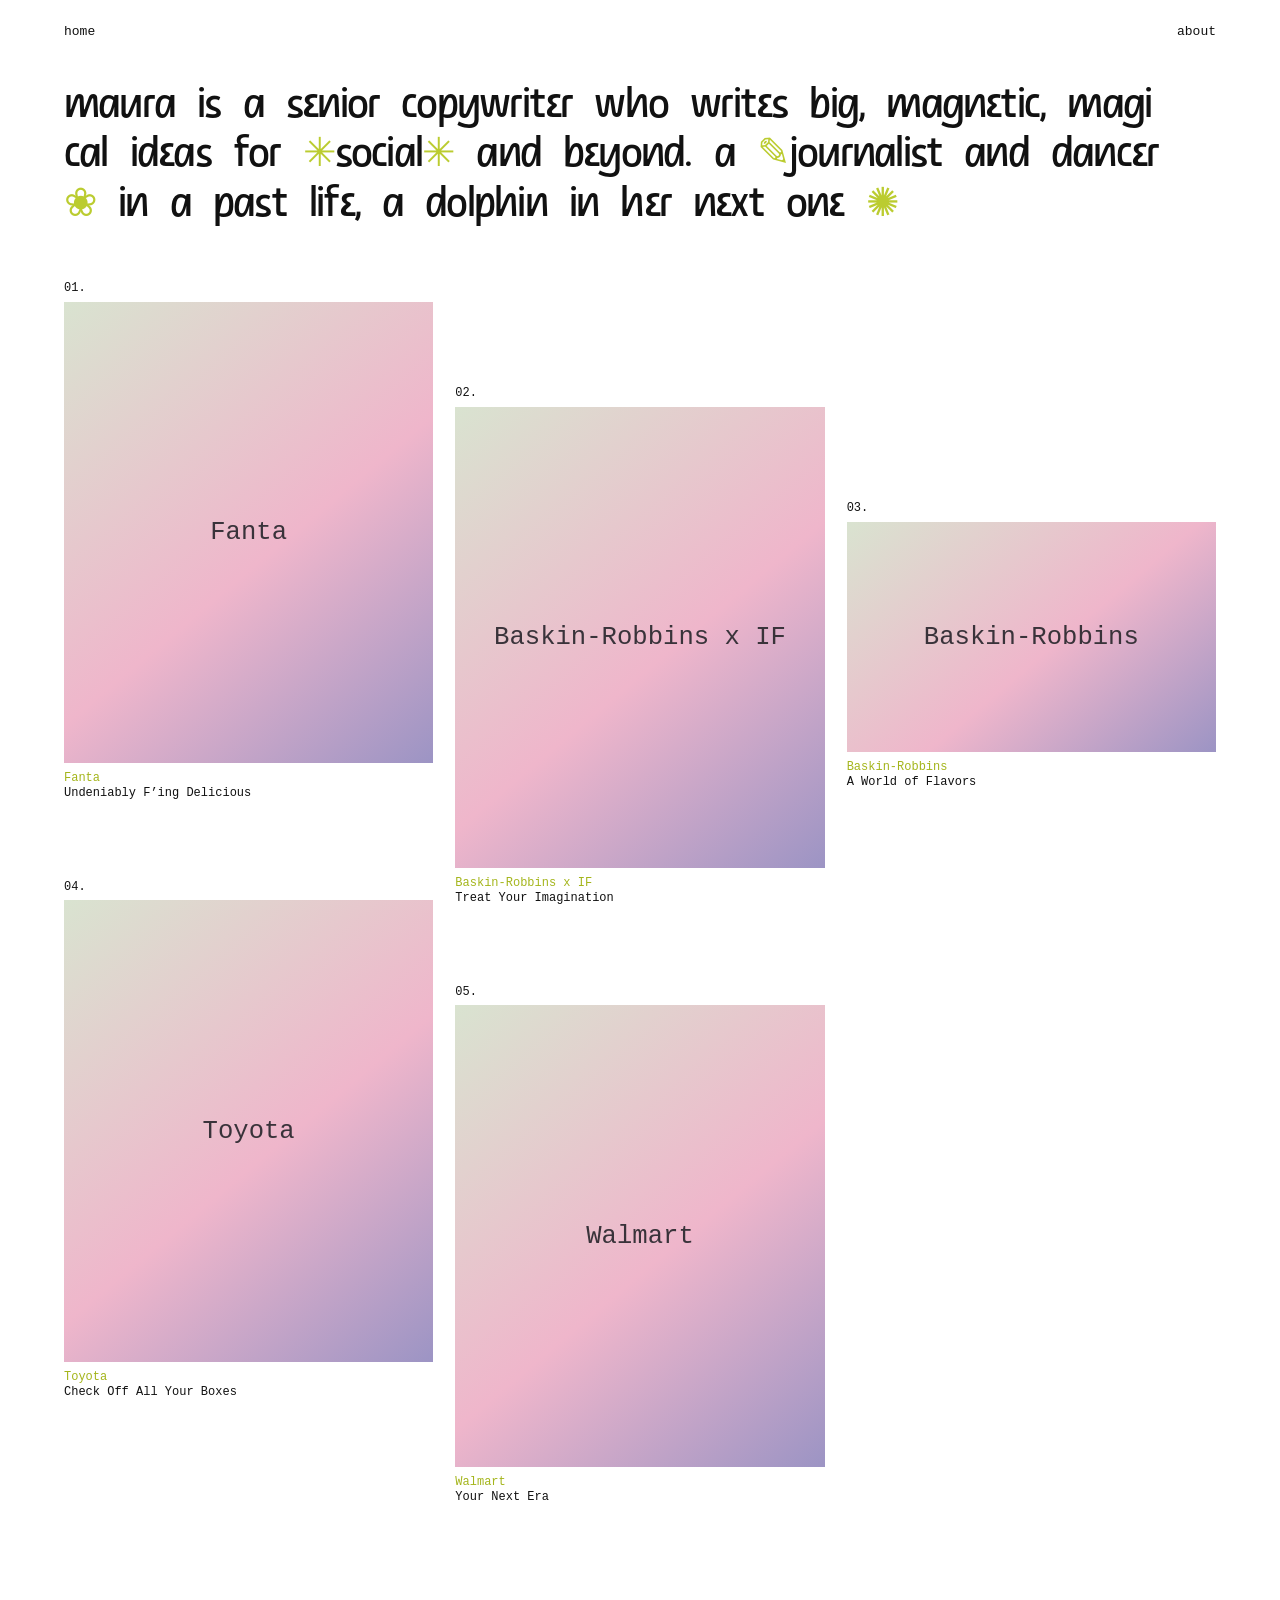
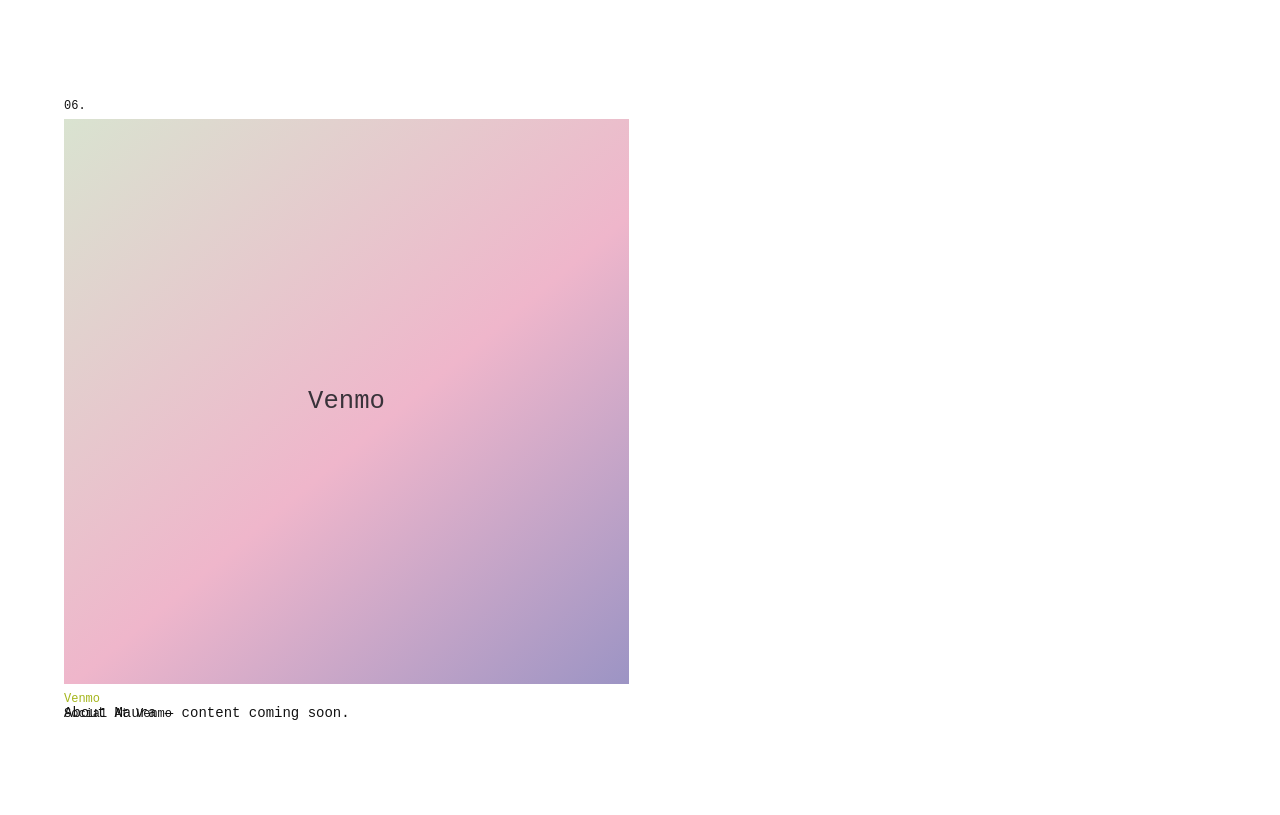
==== index.html @ 63e3d2f4 "first push" ====
<!doctype html>

<html>
  <head>
    <meta charset="utf-8" />
    <meta http-equiv="X-UA-Compatible" content="IE=edge" />
    <title></title>
    <meta name="description" content="" />
    <meta name="viewport" content="width=device-width, initial-scale=1" />
    <link rel="stylesheet" href="css/styles.css" />
    <style>
      @font-face {
        font-family: "WeBenang";
        src: url("./WeBenangSans-Regular.otf") format("opentype");
        font-weight: 400;
        font-style: normal;
      }

      @font-face {
        font-family: "WeBenangScript";
        src: url("./WeBenangScript-Regular.otf") format("opentype");
        font-weight: 400;
        font-style: normal;
      }

      body {
        margin: 0;
      }

      #demo {
        font-family: "WeBenang", sans-serif;
        font-size: 52.837px;
        font-style: normal;
        font-weight: 400;
        line-height: 123%;
        width: 1252px;

        position: absolute;
        left: 50%;
        transform: translateX(-50%);
      }

      .letter {
        display: inline-block;
        font-family: "WeBenang", sans-serif;
      }

      .letter.active {
        font-family: "WeBenangScript", cursive;
      }

      .space {
        display: inline-block;
        width: 0.28em;
      }

      .cursor {
        display: inline-block;
        margin-left: 2px;

        /* CHANGE THIS to whatever constant color you want */
        color: #0058dd;

        animation: blink 0.8s steps(1) infinite;
      }

      @keyframes blink {
        0%,
        50% {
          opacity: 1;
        }

        51%,
        100% {
          opacity: 0;
        }
      }

      @keyframes blink {
        0%,
        50% {
          opacity: 1;
        }

        51%,
        100% {
          opacity: 0;
        }
      }

      @keyframes cursorColors {
        0% {
          color: #e8ed1a;
        }

        16% {
          color: #f43f25;
        }

        32% {
          color: #c7dd38;
        }

        48% {
          color: #0058dd;
        }

        64% {
          color: #32b7ff;
        }

        80% {
          color: #ff87f4;
        }

        100% {
          /* color: #E8ED1A; */
        }
      }
    </style>
  </head>
  <body data-page="home">
    <header class="site-header">
      <a href="index.html">home</a><a href="#about">about</a>
    </header>
    <main>
      <section class="intro">
        <h1 class="interactive-text">
          maura is a senior copywriter who writes big, magnetic, magical ideas
          for <span class="accent">✳</span>social<span class="accent">✳</span>
          and beyond. a <span class="accent">✎</span>journalist and <u>dancer</u
          ><span class="accent">❀</span> in a past life, a dolphin in her next
          one <span class="accent">✺</span>
        </h1>
      </section>
      <section
        id="projects"
        class="project-grid"
        aria-label="Selected work"
      ></section>
      <section id="about" class="about">
        <p>About Maura — content coming soon.</p>
      </section>
    </main>
    <script src="js/data.js"></script>
    <script src="js/site.js"></script>
  </body>
</html>
---- css/styles.css ----
*{box-sizing:border-box}html{scroll-behavior:smooth}body{margin:0;background:#fff;color:#111;font-family:'Courier New',Courier,monospace}a{color:inherit}.site-header{display:flex;justify-content:space-between;padding:24px clamp(22px,5vw,72px);font-size:13px}.site-header a{text-decoration:none}.intro{padding:18px clamp(22px,5vw,72px) 52px}.intro h1{font-size:clamp(25px,3.1vw,46px);font-weight:400;line-height:1.17;letter-spacing:-.045em;max-width:1100px;margin:0}.accent{color:#bbcc30}.letter{display:inline-block;transition:color .12s}.project-grid{padding:0 clamp(22px,5vw,72px) 110px;display:grid;grid-template-columns:repeat(12,minmax(0,1fr));column-gap:22px;row-gap:80px}.project-card{grid-column:span 4;text-decoration:none;min-width:0}.project-card:nth-child(3n + 2){transform:translateY(105px)}.project-card:nth-child(3n){transform:translateY(220px)}.project-card.large{grid-column:span 6}.project-card figure{margin:0}.cover{width:100%;aspect-ratio:4/5;object-fit:cover;display:block}.cover.landscape{aspect-ratio:1.6}.cover.large{aspect-ratio:1}.placeholder{background:linear-gradient(140deg,#d9e3d0,#efb6cb 55%,#9c94c4);display:grid;place-items:center;color:#39333a;font-size:clamp(15px,2vw,28px);text-align:center;padding:20px}.project-number,.card-caption{font-size:12px;line-height:1.2}.project-number{margin-bottom:6px}.card-caption{margin-top:8px}.card-caption .brand{color:#a4b51b}.about{padding:80px clamp(22px,5vw,72px);font-size:14px}.project-detail{padding:18px clamp(22px,5vw,72px) 80px}.project-heading{font-size:clamp(24px,2.6vw,38px);line-height:1.05;font-weight:400;margin:0 0 12px}.project-hero{display:grid;grid-template-columns:minmax(140px,23%) minmax(0,1fr);gap:24px;align-items:start;margin:8px 0 68px}.project-hero p{font-size:13px;max-width:280px;line-height:1.25;margin:0}.hero-media{width:100%;max-width:900px}.media-item{display:block;flex:0 0 auto;width:clamp(220px,32vw,540px);aspect-ratio:16/9;object-fit:cover;background:#eee;border:0}.media-item.portrait{width:clamp(170px,19vw,320px);aspect-ratio:9/16}.media-item.social{width:clamp(170px,18vw,280px);aspect-ratio:4/5}.media-item.tweet{width:clamp(250px,31vw,460px);aspect-ratio:2.4}.media-item.wide{width:clamp(280px,40vw,680px)}.media-placeholder{display:grid;place-items:center;padding:16px;text-align:center;background:#f0edf0;font-size:13px}.work-section{margin:0 0 54px}.work-scroll{display:flex;gap:18px;overflow-x:auto;overscroll-behavior-inline:contain;scrollbar-width:none;-webkit-overflow-scrolling:touch;align-items:flex-start;padding-bottom:8px}.work-scroll::-webkit-scrollbar{display:none}.work-copy{flex:0 0 clamp(145px,18vw,260px);font-size:13px;line-height:1.25;padding-right:14px}.work-copy h2{font-size:13px;font-weight:600;margin:0 0 12px}.work-copy p{margin:0}.work-scroll iframe{border:0}.project-credits{text-align:right;font-size:11px;margin-top:80px}.project-credits p{margin:0}@media(max-width:900px){.project-grid{grid-template-columns:repeat(2,minmax(0,1fr));row-gap:60px}.project-card,.project-card.large{grid-column:span 1}.project-card:nth-child(n){transform:none}.project-card:nth-child(even){transform:translateY(65px)}.project-hero{grid-template-columns:1fr}.project-hero p{max-width:650px}.work-copy{flex-basis:170px}}@media(max-width:600px){.site-header{padding:20px}.intro{padding:20px 20px 50px}.intro h1{font-size:clamp(25px,6vw,36px)}.project-grid{padding:0 20px 80px;gap:42px 14px}.project-card:nth-child(n){transform:none}.project-card:nth-child(even){transform:translateY(55px)}.project-number,.card-caption{font-size:10px}.project-detail{padding:16px 20px 70px}.project-hero{margin-bottom:42px}.work-section{margin-bottom:38px}.work-scroll{gap:12px;margin-right:-20px;padding-right:20px}.work-copy{flex-basis:70vw}.work-scroll .media-item{width:76vw}.work-scroll .media-item.portrait,.work-scroll .media-item.social{width:58vw}.work-scroll .media-item.tweet{width:78vw}.project-credits{text-align:left}}@media(prefers-reduced-motion:reduce){html{scroll-behavior:auto}.letter{transition:none}}
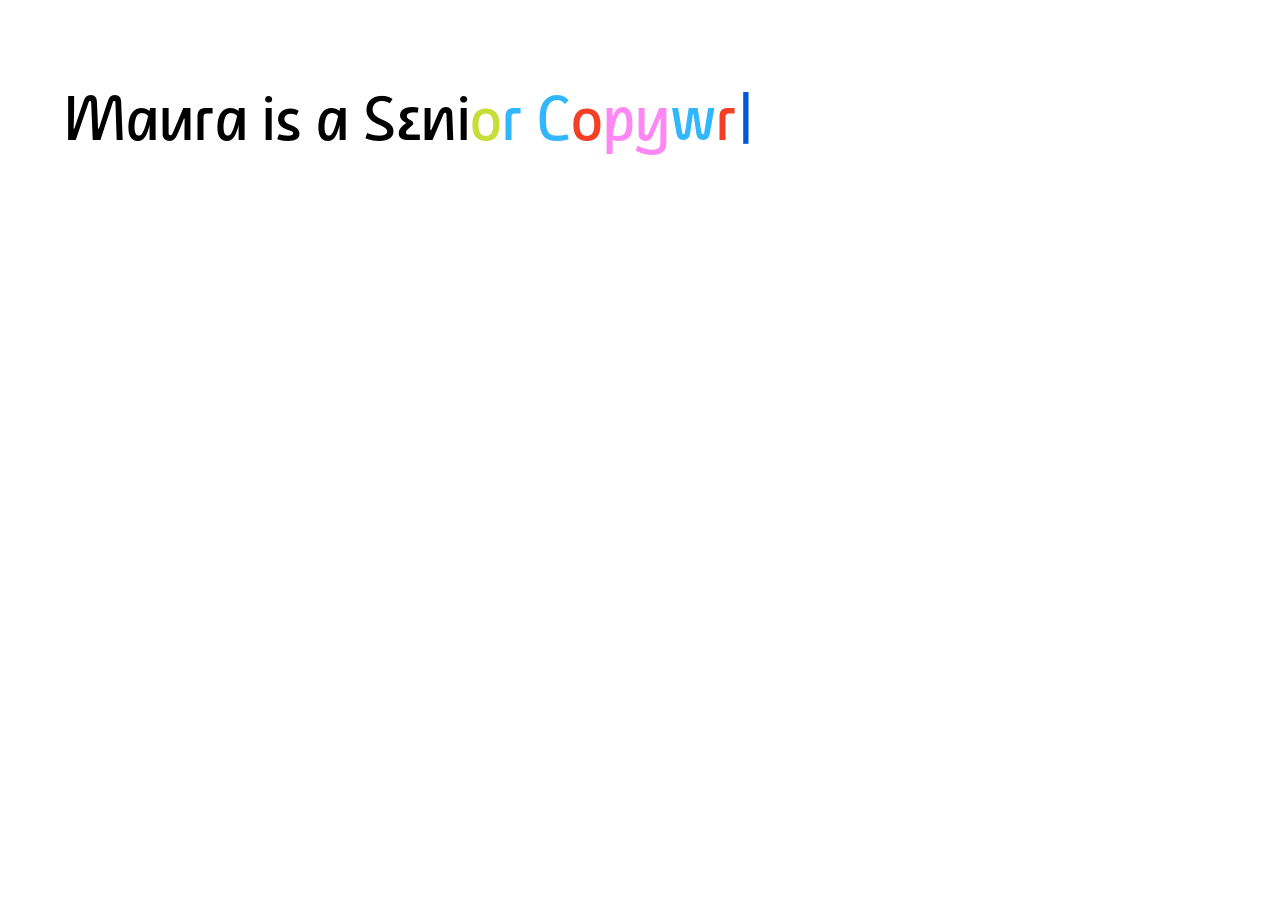
==== commit 8c0be6fb: "updated with benang" ====
--- a/index.html
+++ b/index.html
@@ -1,136 +1,29 @@
 <!doctype html>
-
-<html>
+<html lang="en">
   <head>
     <meta charset="utf-8" />
-    <meta http-equiv="X-UA-Compatible" content="IE=edge" />
-    <title></title>
-    <meta name="description" content="" />
-    <meta name="viewport" content="width=device-width, initial-scale=1" />
-    <link rel="stylesheet" href="css/styles.css" />
-    <style>
-      @font-face {
-        font-family: "WeBenang";
-        src: url("./WeBenangSans-Regular.otf") format("opentype");
-        font-weight: 400;
-        font-style: normal;
-      }
-
-      @font-face {
-        font-family: "WeBenangScript";
-        src: url("./WeBenangScript-Regular.otf") format("opentype");
-        font-weight: 400;
-        font-style: normal;
-      }
-
-      body {
-        margin: 0;
-      }
-
-      #demo {
-        font-family: "WeBenang", sans-serif;
-        font-size: 52.837px;
-        font-style: normal;
-        font-weight: 400;
-        line-height: 123%;
-        width: 1252px;
-
-        position: absolute;
-        left: 50%;
-        transform: translateX(-50%);
-      }
-
-      .letter {
-        display: inline-block;
-        font-family: "WeBenang", sans-serif;
-      }
-
-      .letter.active {
-        font-family: "WeBenangScript", cursive;
-      }
-
-      .space {
-        display: inline-block;
-        width: 0.28em;
-      }
-
-      .cursor {
-        display: inline-block;
-        margin-left: 2px;
-
-        /* CHANGE THIS to whatever constant color you want */
-        color: #0058dd;
-
-        animation: blink 0.8s steps(1) infinite;
-      }
-
-      @keyframes blink {
-        0%,
-        50% {
-          opacity: 1;
-        }
-
-        51%,
-        100% {
-          opacity: 0;
-        }
-      }
-
-      @keyframes blink {
-        0%,
-        50% {
-          opacity: 1;
-        }
-
-        51%,
-        100% {
-          opacity: 0;
-        }
-      }
-
-      @keyframes cursorColors {
-        0% {
-          color: #e8ed1a;
-        }
-
-        16% {
-          color: #f43f25;
-        }
-
-        32% {
-          color: #c7dd38;
-        }
-
-        48% {
-          color: #0058dd;
-        }
-
-        64% {
-          color: #32b7ff;
-        }
-
-        80% {
-          color: #ff87f4;
-        }
-
-        100% {
-          /* color: #E8ED1A; */
-        }
-      }
-    </style>
+    <meta name="viewport" content="width=device-width,initial-scale=1" />
+    <title>Maura Munaf</title>
+    <link rel="stylesheet" href="benang/styles.css" />
+    <link rel="preconnect" href="https://fonts.googleapis.com" />
+    <link rel="preconnect" href="https://fonts.gstatic.com" crossorigin />
+    <link
+      href="https://fonts.googleapis.com/css2?family=Xanh+Mono:ital@0;1&display=swap"
+      rel="stylesheet"
+    />
+    <link rel="stylesheet" href="benang/typewriter.css" />
   </head>
   <body data-page="home">
     <header class="site-header">
-      <a href="index.html">home</a><a href="#about">about</a>
+      <!-- <a href="index.html">Home ⌂</a><a href="#about">About ⍰</a> -->
     </header>
     <main>
       <section class="intro">
-        <h1 class="interactive-text">
-          maura is a senior copywriter who writes big, magnetic, magical ideas
-          for <span class="accent">✳</span>social<span class="accent">✳</span>
-          and beyond. a <span class="accent">✎</span>journalist and <u>dancer</u
-          ><span class="accent">❀</span> in a past life, a dolphin in her next
-          one <span class="accent">✺</span>
+        <h1
+          id="demo"
+          aria-label="Maura is a Senior Copywriter who digs sticky words, was a journalist and dancer in a past life, and is a Gemini who can’t stop tinkering"
+        >
+          <span id="cursor" class="cursor" aria-hidden="true">|</span>
         </h1>
       </section>
       <section
@@ -139,10 +32,13 @@
         aria-label="Selected work"
       ></section>
       <section id="about" class="about">
-        <p>About Maura — content coming soon.</p>
+        <!-- <p>About Maura — content coming soon.</p> -->
       </section>
     </main>
-    <script src="js/data.js"></script>
-    <script src="js/site.js"></script>
+    <!-- <script src="js/data.js"></script> -->
+    <!-- <script src="js/site.js"></script> -->
+    <script src="benang/typewriter.js"></script>
+    <!-- <script src="js/interactive-text.js" defer></script> -->
+    <!-- <script src="js/image-hover.js"></script> -->
   </body>
 </html>
--- a/benang/styles.css
+++ b/benang/styles.css
@@ -0,0 +1,855 @@
+/* MAURA PORTFOLIO â€” CLEAN STYLESHEET */
+/* 01. GLOBAL + THREE-SIZE TYPOGRAPHY */
+:root {
+  --font-main: "WeBenang";
+  --type-large: clamp(40px, 4.5vw, 80px);
+  --type-medium: 18px;
+  --type-small: 16px;
+  --line-height-main: 1.4;
+  --link-color: #a4b51b;
+  --link-hover: #ff87f4;
+  --page-gutter: clamp(22px, 5vw, 72px);
+  --gallery-height: 400px;
+}
+
+@font-face {
+  font-family: "WeBenang";
+  src: url("../WeBenangSans-Regular.otf") format("opentype");
+  font-weight: 400;
+  font-style: normal;
+}
+
+@font-face {
+  font-family: "WeBenangScript";
+  src: url("../WeBenangScript-Regular.otf") format("opentype");
+  font-weight: 400;
+  font-style: normal;
+}
+
+* {
+  box-sizing: border-box;
+}
+html {
+  scroll-behavior: smooth;
+}
+body {
+  margin: 0;
+  background: #fff;
+  color: #111;
+  font-family: var(--font-main);
+  font-size: var(--type-small);
+  line-height: var(--line-height-main);
+}
+button,
+input,
+textarea,
+select {
+  font: inherit;
+}
+img {
+  display: block;
+  width: 100%;
+  height: auto;
+}
+/* Links: one consistent dotted style */
+a:not(.project-card),
+a:not(.project-card):visited {
+  color: var(--link-color);
+  text-decoration: underline dotted currentColor;
+  text-decoration-thickness: 1px;
+  text-underline-offset: 4px;
+}
+a:not(.project-card):hover {
+  color: var(--link-hover);
+}
+a .interactive-letter,
+a .interactive-word {
+  color: inherit;
+}
+
+/* Large: homepage introduction and project title */
+.intro h1,
+#maura-interactive {
+  font-size: var(--type-large);
+  font-weight: 400;
+  line-height: 1.1;
+}
+/* Medium: all headings and navigational labels */
+.site-header,
+.site-header a,
+.project-number,
+.card-caption,
+.card-caption .brand,
+.work-copy h2,
+.project-links h2,
+.project-credits h2,
+.project-navigation,
+.project-navigation a {
+  font-size: var(--type-medium);
+  line-height: var(--line-height-main);
+  font-weight: 400;
+}
+/* Small: paragraphs, credit rows, press links and captions */
+.project-intro,
+.project-hero p,
+.work-copy,
+.work-copy p,
+.project-link-list,
+.project-link-list a,
+.project-credits p,
+.project-credits p span,
+.media-caption,
+.media-caption p,
+.media-caption a,
+.about {
+  font-size: var(--type-small);
+  line-height: var(--line-height-main);
+}
+/* Homepage typewriter hyperlinks */
+#demo {
+  line-height: 1.15 !important;
+}
+#demo .typewriter-link,
+#demo .typewriter-link:visited {
+  color: #a4b51b;
+  text-decoration: none;
+  border-bottom: 2px dotted #4c9a42;
+}
+#demo .typewriter-link .letter {
+  color: inherit !important;
+}
+#demo .typewriter-link:hover {
+  color: #ff87f4;
+  border-bottom-color: #a4b51b;
+}
+
+/* Linked typewriter words turn pink on hover */
+#demo .typewriter-link:hover,
+#demo .typewriter-link:hover .letter {
+  color: #ff87f4 !important;
+}
+
+/* 02. HEADER + HOMEPAGE INTRO */
+.site-header {
+  display: flex;
+  justify-content: space-between;
+  align-items: center;
+  padding: 24px var(--page-gutter);
+}
+.intro {
+  padding: 40px var(--page-gutter) 100px;
+}
+.intro h1 {
+  max-width: 1200px;
+  margin: 0;
+}
+.accent {
+  color: #bbcc30;
+}
+/* Typewriter animations remain in typewriter.css. */
+
+/* HOMEPAGE GRID */
+
+.project-grid {
+  display: grid;
+  grid-template-columns: 1fr;
+  /* gap: 55px; */
+  gap: 35px;
+  align-items: start;
+  padding: 80px var(--page-gutter) 150px;
+}
+
+/* DESKTOP — 12 COLUMNS */
+
+@media (min-width: 601px) {
+  .project-grid {
+    grid-template-columns: repeat(12, minmax(0, 1fr));
+    column-gap: clamp(8px, 1.5vw, 24px);
+    /* row-gap: clamp(40px, 6vw, 100px); */
+  }
+}
+
+.project-card,
+.project-card.large {
+  /* grid-column: auto; */
+  display: block;
+  width: 100%;
+  min-width: 0;
+  margin: 0;
+  transform: none;
+  color: inherit;
+  text-decoration: none;
+}
+.project-card:visited,
+.project-card:hover {
+  color: inherit;
+  text-decoration: none;
+}
+.project-card figure {
+  margin: 0;
+}
+.project-card .cover {
+  display: block;
+  width: auto;
+  height: auto;
+  max-width: 100%;
+  /* max-height: 33vh; */
+  /* max-height: clamp(300px, 45vh, 550px); */
+  max-height: clamp(350px, 55vh, 650px);
+  max-height: clamp(400px, 60vh, 750px);
+  object-fit: cover;
+  aspect-ratio: auto;
+  cursor: crosshair;
+}
+/* Preserve individual cover widths and homepage arrangement. */
+
+/* INDIVIDUAL PROJECT IMAGE SIZES — DESKTOP */
+
+/* INDIVIDUAL PROJECT IMAGE SIZES */
+
+@media (min-width: 601px) {
+  .project-card:nth-child(1) {
+    grid-column: 1 / span 5;
+  }
+
+  .project-card:nth-child(2) {
+    grid-column: 8 / span 4;
+    /* margin-top: -150px; */
+  }
+
+  .project-card:nth-child(3) {
+    grid-column: 2 / span 4;
+  }
+
+  .project-card:nth-child(4) {
+    grid-column: 7 / span 6;
+    margin-top: 80px;
+  }
+
+  .project-card:nth-child(5) {
+    grid-column: 1 / span 4;
+  }
+
+  .project-card:nth-child(6) {
+    grid-column: 8 / span 4;
+    margin-top: 60px;
+  }
+
+  .project-card:nth-child(7) {
+    grid-column: 2 / span 5;
+  }
+
+  .project-card:nth-child(8) {
+    grid-column: 9 / span 3;
+    margin-top: 60px;
+  }
+}
+
+.project-number {
+  margin-bottom: 6px;
+}
+.card-caption {
+  margin-top: 8px;
+}
+
+.card-caption .brand {
+  color: #a4b51b;
+  transition: color 0.2s ease;
+}
+
+.project-card:hover .card-caption .brand {
+  color: #ff87f4;
+}
+
+.placeholder {
+  display: grid;
+  place-items: center;
+  background: linear-gradient(140deg, #d9e3d0, #efb6cb 55%, #9c94c4);
+  color: #39333a;
+  text-align: center;
+  padding: 20px;
+}
+.about {
+  padding: 80px var(--page-gutter);
+}
+/* 04. PROJECT PAGE HEADER + HERO */
+.project-detail {
+  padding: 18px var(--page-gutter) 80px;
+}
+
+.project-brand {
+  font-size: 18px;
+  line-height: 1.2;
+  text-transform: uppercase;
+  margin: 0 0 4px;
+  color: #a4b51b;
+  /* text-decoration: underline dotted #a4b51b; */
+  transition: color 0.2s ease;
+}
+
+.project-heading {
+  font-family: "WeBenang", monospace;
+  font-size: clamp(28px, 3vw, 48px);
+  font-weight: 400;
+  font-style: italic;
+  line-height: 1.1;
+  max-width: 1100px;
+  margin: 0;
+  overflow-wrap: break-word;
+}
+
+.project-heading-group {
+  margin-bottom: 36px;
+}
+
+.project-hero {
+  display: grid;
+  grid-template-columns: minmax(250px, 30%) minmax(0, 1fr);
+  gap: 40px;
+  align-items: start;
+  margin: 0 0 40px;
+}
+
+.project-hero p {
+  max-width: 380px;
+  margin: 0;
+}
+
+.project-intro {
+  white-space: pre-line;
+}
+
+/* 12-COLUMN PROJECT HERO GRID */
+
+.project-hero-grid {
+  display: grid;
+  grid-template-columns: repeat(12, minmax(0, 1fr));
+  column-gap: 24px;
+  row-gap: 32px;
+  align-items: start;
+  /* margin: 0 0 40px; */
+  margin: 0 0 60px;
+}
+
+.hero-block {
+  grid-column: var(--col) / span var(--span);
+  grid-row: var(--row);
+  min-width: 0;
+}
+
+.hero-block .project-intro {
+  margin: 0;
+  max-width: none;
+  white-space: pre-line;
+}
+
+.hero-block img.media-item,
+.hero-block video.media-item {
+  width: 100%;
+  height: auto;
+  max-width: 100%;
+  aspect-ratio: auto;
+  object-fit: contain;
+}
+
+/* Hero videos maintain their natural proportions */
+.hero-block video.media-item {
+  display: block;
+  width: 100%;
+  height: auto;
+}
+
+/* Hero: one-third viewport height; width follows natural proportions */
+.hero-media {
+  width: 100%;
+  max-width: 900px;
+  min-width: 0;
+}
+.hero-media img.media-item,
+.hero-media video.media-item {
+  width: auto;
+  height: auto;
+  max-width: 100%;
+  max-height: min(33vh, 450px);
+  aspect-ratio: auto;
+  object-fit: cover;
+}
+/* 05. HORIZONTAL GALLERIES */
+.work-section {
+  margin-bottom: 54px;
+}
+.work-scroll {
+  display: flex;
+  align-items: flex-start;
+  gap: 24px;
+  overflow-x: auto;
+  overflow-y: hidden;
+  overscroll-behavior-inline: contain;
+  -webkit-overflow-scrolling: touch;
+  scrollbar-width: none;
+  padding-bottom: 8px;
+}
+.work-scroll::-webkit-scrollbar {
+  display: none;
+}
+
+.work-copy {
+  flex: 0 0 calc((100% - 11 * 24px) / 12 * 3 + 2 * 24px);
+  padding-right: 14px;
+}
+
+.work-copy h2 {
+  margin: 0 0 12px;
+  color: #a4b51b;
+}
+.work-copy p {
+  margin: 0;
+}
+/* 06. MEDIA + OPTIONAL CAPTIONS */
+.media-item {
+  display: block;
+  flex: 0 0 auto;
+  width: clamp(220px, 32vw, 540px);
+  aspect-ratio: 16 / 9;
+  object-fit: cover;
+  background: #eee;
+  border: 0;
+}
+.media-item.portrait {
+  width: clamp(170px, 19vw, 320px);
+  aspect-ratio: 9 / 16;
+}
+.media-item.social {
+  width: clamp(170px, 18vw, 280px);
+  aspect-ratio: 4 / 5;
+}
+.media-item.tweet {
+  width: clamp(250px, 31vw, 460px);
+  aspect-ratio: 2.4;
+}
+.media-item.wide {
+  width: clamp(280px, 40vw, 680px);
+}
+.media-entry {
+  flex: 0 0 auto;
+  width: clamp(220px, 32vw, 540px);
+  margin: 0;
+}
+.media-entry:has(.portrait) {
+  width: clamp(170px, 19vw, 320px);
+}
+.media-entry:has(.social) {
+  width: clamp(170px, 18vw, 280px);
+}
+.media-entry:has(.tweet) {
+  width: clamp(250px, 31vw, 460px);
+}
+.media-entry:has(.wide) {
+  width: clamp(280px, 40vw, 680px);
+}
+.media-entry .media-item {
+  width: 100%;
+}
+img.media-item {
+  height: auto;
+  aspect-ratio: auto;
+  object-fit: contain;
+}
+video.media-item,
+iframe.media-item {
+  height: auto;
+  aspect-ratio: 16 / 9;
+  object-fit: contain;
+}
+video.media-item.portrait,
+iframe.media-item.portrait {
+  aspect-ratio: 9 / 16;
+}
+video.media-item.social,
+iframe.media-item.social {
+  aspect-ratio: 4 / 5;
+}
+.media-placeholder {
+  display: grid;
+  place-items: center;
+  padding: 16px;
+  background: #f0edf0;
+  text-align: center;
+}
+.work-scroll iframe {
+  border: 0;
+}
+.media-caption {
+  margin-top: 12px;
+}
+.media-caption strong {
+  font-weight: 600;
+}
+.media-caption p {
+  margin: 4px 0;
+}
+.media-caption a {
+  display: inline-block;
+  margin-top: 6px;
+}
+/* Gallery: consistent height, natural width, no cropping */
+.work-scroll img.media-item,
+.work-scroll video.media-item {
+  width: auto;
+  height: var(--gallery-height);
+  max-width: none;
+  aspect-ratio: auto;
+  object-fit: contain;
+}
+.work-scroll .media-entry {
+  width: max-content;
+  max-width: none;
+}
+.work-scroll .media-entry img.media-item,
+.work-scroll .media-entry video.media-item {
+  width: auto;
+  height: var(--gallery-height);
+  max-width: none;
+}
+/* 07. PRESS + CREDITS: GROUPED ON RIGHT */
+.project-bottom {
+  display: grid;
+  /* grid-template-columns: 220px minmax(0, 350px); */
+  /* grid-template-columns: 180px minmax(0, 650px); */
+  grid-template-columns: 200px minmax(0, 390px);
+  justify-content: end;
+  gap: 40px;
+  margin-top: 100px;
+  padding-top: 24px;
+  border-top: 1.3px dotted #a4b51b;
+}
+.project-press,
+.project-bottom .project-credits {
+  text-align: left;
+}
+.project-press .project-links,
+.project-bottom .project-credits {
+  margin: 0;
+}
+.project-links h2,
+.project-credits h2 {
+  margin: 0 0 18px;
+}
+.project-link-list {
+  display: flex;
+  flex-direction: column;
+  align-items: flex-start;
+  gap: 10px;
+}
+
+.project-credits p {
+  display: grid;
+  grid-template-columns: max-content max-content;
+  justify-content: space-between;
+  column-gap: 30px;
+  align-items: start;
+  margin: 0 0 14px;
+}
+
+.project-credits p span:first-child {
+  text-align: left;
+  white-space: nowrap;
+}
+
+.project-credits p span:last-child {
+  text-align: right;
+  white-space: pre-line;
+}
+
+/* 08. PREVIOUS / NEXT */
+.project-navigation {
+  display: flex;
+  justify-content: space-between;
+  gap: 24px;
+  margin-top: 100px;
+  padding-top: 24px;
+  border-top: 1.3px dotted #a4b51b;
+}
+/* 09. INTERACTIVE LETTERS */
+.interactive-letter {
+  display: inline-block;
+  position: relative;
+  cursor: inherit;
+  transition:
+    color 0.15s ease,
+    transform 0.2s ease;
+}
+
+.interactive-letter:hover {
+  color: #f43f25;
+  transform: translateY(-2px);
+}
+
+/* Interactive headings on project pages */
+.project-brand .interactive-letter,
+.work-copy h2 .interactive-letter,
+.project-links h2 .interactive-letter,
+.project-credits h2 .interactive-letter {
+  cursor: crosshair;
+}
+
+/* Keep original heading colors */
+.project-brand .interactive-letter,
+.work-copy h2 .interactive-letter {
+  color: inherit;
+}
+
+/* Letter trail interaction */
+.interactive-text .letter {
+  display: inline;
+  transition: color 0.15s ease;
+}
+
+/* Keep the original green on Press links */
+.project-link-list a.interactive-text {
+  color: #a4b51b;
+}
+
+/* Preserve clickable links */
+.project-link-list a.interactive-text .letter {
+  cursor: pointer;
+}
+
+.interactive-word {
+  display: inline-block;
+  white-space: nowrap;
+}
+.interactive-space {
+  white-space: pre-wrap;
+}
+
+/* PRESS — simple pink hover */
+.project-press .project-link-list a:hover,
+.project-press .project-link-list a:hover .letter {
+  color: #ff87f4 !important;
+}
+
+/* CREDITS — letter trail + jump */
+.project-credits .interactive-text .letter {
+  display: inline-block;
+  position: relative;
+  color: inherit;
+  transition:
+    color 0.15s ease,
+    transform 0.2s ease;
+}
+
+/* Letters jump upward when activated */
+.project-credits .interactive-text .letter.active {
+  transform: translateY(-3px);
+}
+
+/* Keep spaces and line wrapping natural */
+.project-credits .interactive-text {
+  white-space: normal;
+}
+
+/* All interactive letters — color + jump */
+.interactive-text .letter {
+  display: inline-block;
+  position: relative;
+  transition:
+    color 0.15s ease,
+    transform 0.2s ease;
+}
+
+.interactive-text .letter.active {
+  transform: translateY(-3px);
+}
+
+/* TABLET: MORE SPACE FOR TEXT */
+@media (min-width: 601px) and (max-width: 800px) {
+  /* @media (min-width: 601px) and (max-width: 1100px) { */
+  .project-hero-grid {
+    grid-template-columns: repeat(6, minmax(0, 1fr));
+    column-gap: 20px;
+    row-gap: 32px;
+  }
+
+  .hero-block {
+    grid-column: auto;
+    grid-row: auto;
+    min-width: 0;
+  }
+
+  .hero-block:has(.project-intro) {
+    grid-column: span 3;
+  }
+
+  .hero-block:has(img),
+  .hero-block:has(video) {
+    grid-column: span 3;
+  }
+}
+
+/* 10. MOBILE */
+@media (max-width: 600px) {
+  :root {
+    --type-large: clamp(34px, 8vw, 48px);
+    --type-medium: 16px;
+    --type-small: 14px;
+    --page-gutter: 20px;
+    --gallery-height: 280px;
+  }
+
+  .project-hero-grid {
+    grid-template-columns: 1fr;
+    row-gap: 24px;
+  }
+
+  .hero-block {
+    grid-column: 1;
+    grid-row: auto;
+    order: var(--mobile-order);
+  }
+
+  .hero-block .project-intro {
+    max-width: 100%;
+  }
+
+  /* do i need this below? */
+  .project-card {
+    grid-column: 1 / -1;
+    margin-top: 0;
+  }
+
+  .site-header {
+    padding: 20px;
+  }
+  .intro {
+    padding: 30px 20px 60px;
+  }
+  .project-grid {
+    grid-template-columns: 1fr;
+    gap: 55px;
+    padding: 40px 20px 80px;
+  }
+  .project-card,
+  .project-card.large,
+  .project-card:nth-child(even) {
+    margin-top: 0;
+    transform: none;
+  }
+  .project-card .cover {
+    width: auto;
+    max-width: 100%;
+    max-height: none;
+  }
+  .about {
+    padding: 60px 20px;
+  }
+  .project-detail {
+    padding: 16px 20px 70px;
+  }
+  .project-heading {
+    font-size: clamp(28px, 7vw, 42px);
+  }
+
+  .project-heading-group {
+    margin-bottom: 28px;
+  }
+  .project-hero {
+    grid-template-columns: 1fr;
+    gap: 24px;
+    margin-bottom: 42px;
+  }
+
+  .hero-block .project-intro {
+    max-width: 550px;
+  }
+  .work-section {
+    margin-bottom: 38px;
+  }
+  .work-scroll {
+    gap: 12px;
+    margin-right: -20px;
+    padding-right: 20px;
+  }
+
+  .work-copy {
+    flex: 0 0 40vw;
+    padding-right: 12px;
+  }
+
+  .work-copy p {
+    max-width: 100%;
+  }
+
+  .work-scroll > .media-item,
+  .work-scroll > .media-entry {
+    width: 76vw;
+  }
+  .work-scroll > .media-item.portrait,
+  .work-scroll > .media-item.social,
+  .work-scroll > .media-entry:has(.portrait),
+  .work-scroll > .media-entry:has(.social) {
+    width: 58vw;
+  }
+  .work-scroll > .media-item.tweet,
+  .work-scroll > .media-entry:has(.tweet) {
+    width: 78vw;
+  }
+  .project-bottom {
+    grid-template-columns: 1fr;
+    gap: 40px;
+    margin-top: 60px;
+  }
+}
+@media (hover: none) {
+  .project-card .cover {
+    cursor: pointer;
+  }
+}
+@media (prefers-reduced-motion: reduce) {
+  html {
+    scroll-behavior: auto;
+  }
+  .interactive-letter {
+    transition: none;
+  }
+  .interactive-letter:hover {
+    transform: none;
+  }
+}
+
+/* Horizontal gallery arrow cursor */
+.work-scroll {
+  cursor: none;
+}
+
+.work-scroll,
+.work-scroll * {
+  cursor: none !important;
+}
+
+.gallery-cursor {
+  position: fixed;
+  left: 0;
+  top: 0;
+  width: 44px;
+  height: 44px;
+  pointer-events: none;
+  z-index: 9999;
+  opacity: 0;
+  transform: translate(-50%, -50%);
+  display: grid;
+  place-items: center;
+  color: #a4b51b;
+}
+
+.gallery-cursor.visible {
+  opacity: 1;
+}
+
+.gallery-cursor svg {
+  width: 60px;
+  height: 60px;
+  stroke: currentColor;
+  stroke-width: 1.5;
+  fill: none;
+}
--- a/benang/typewriter.css
+++ b/benang/typewriter.css
@@ -0,0 +1,88 @@
+/* Homepage typewriter — Xanh Mono */
+#demo {
+  font-size: clamp(30px, 4.5vw, 60px);
+  font-weight: 400;
+  line-height: 1;
+  max-width: 1200px;
+  margin: 0;
+  min-height: 3.69em;
+  font-family: "WeBenang";
+}
+
+@font-face {
+  font-family: "WeBenang";
+  src: url("./WeBenangSans-Regular.otf") format("opentype");
+  font-weight: 400;
+  font-style: normal;
+}
+
+@font-face {
+  font-family: "WeBenangScript";
+  src: url("./WeBenangScript-Regular.otf") format("opentype");
+  font-weight: 400;
+  font-style: normal;
+}
+
+#demo .word {
+  display: inline-block;
+  white-space: nowrap;
+}
+#demo .letter {
+  display: inline-block;
+  font-family: "WeBenang", monospace;
+  transition: transform 0.18s ease;
+}
+
+/* Green linked words while typing */
+#demo .typewriter-link,
+#demo .typewriter-link:visited,
+#demo .typewriter-link .letter {
+  color: #a4b51b !important;
+}
+
+#demo .letter.active {
+  animation: letterJump 0.45s ease;
+}
+#demo .space {
+  display: inline;
+  white-space: normal;
+}
+#demo .cursor {
+  display: inline-block;
+  margin-left: 2px;
+  color: #0058dd;
+  animation: blink 0.8s steps(1) infinite;
+}
+@keyframes letterJump {
+  0%,
+  100% {
+    transform: translateY(0);
+  }
+  40% {
+    transform: translateY(-8px);
+  }
+  70% {
+    transform: translateY(2px);
+  }
+}
+@keyframes blink {
+  0%,
+  50% {
+    opacity: 1;
+  }
+  51%,
+  100% {
+    opacity: 0;
+  }
+}
+@media (max-width: 600px) {
+  #demo {
+    min-height: 8em;
+  }
+}
+@media (prefers-reduced-motion: reduce) {
+  #demo .letter.active,
+  #demo .cursor {
+    animation: none;
+  }
+}
